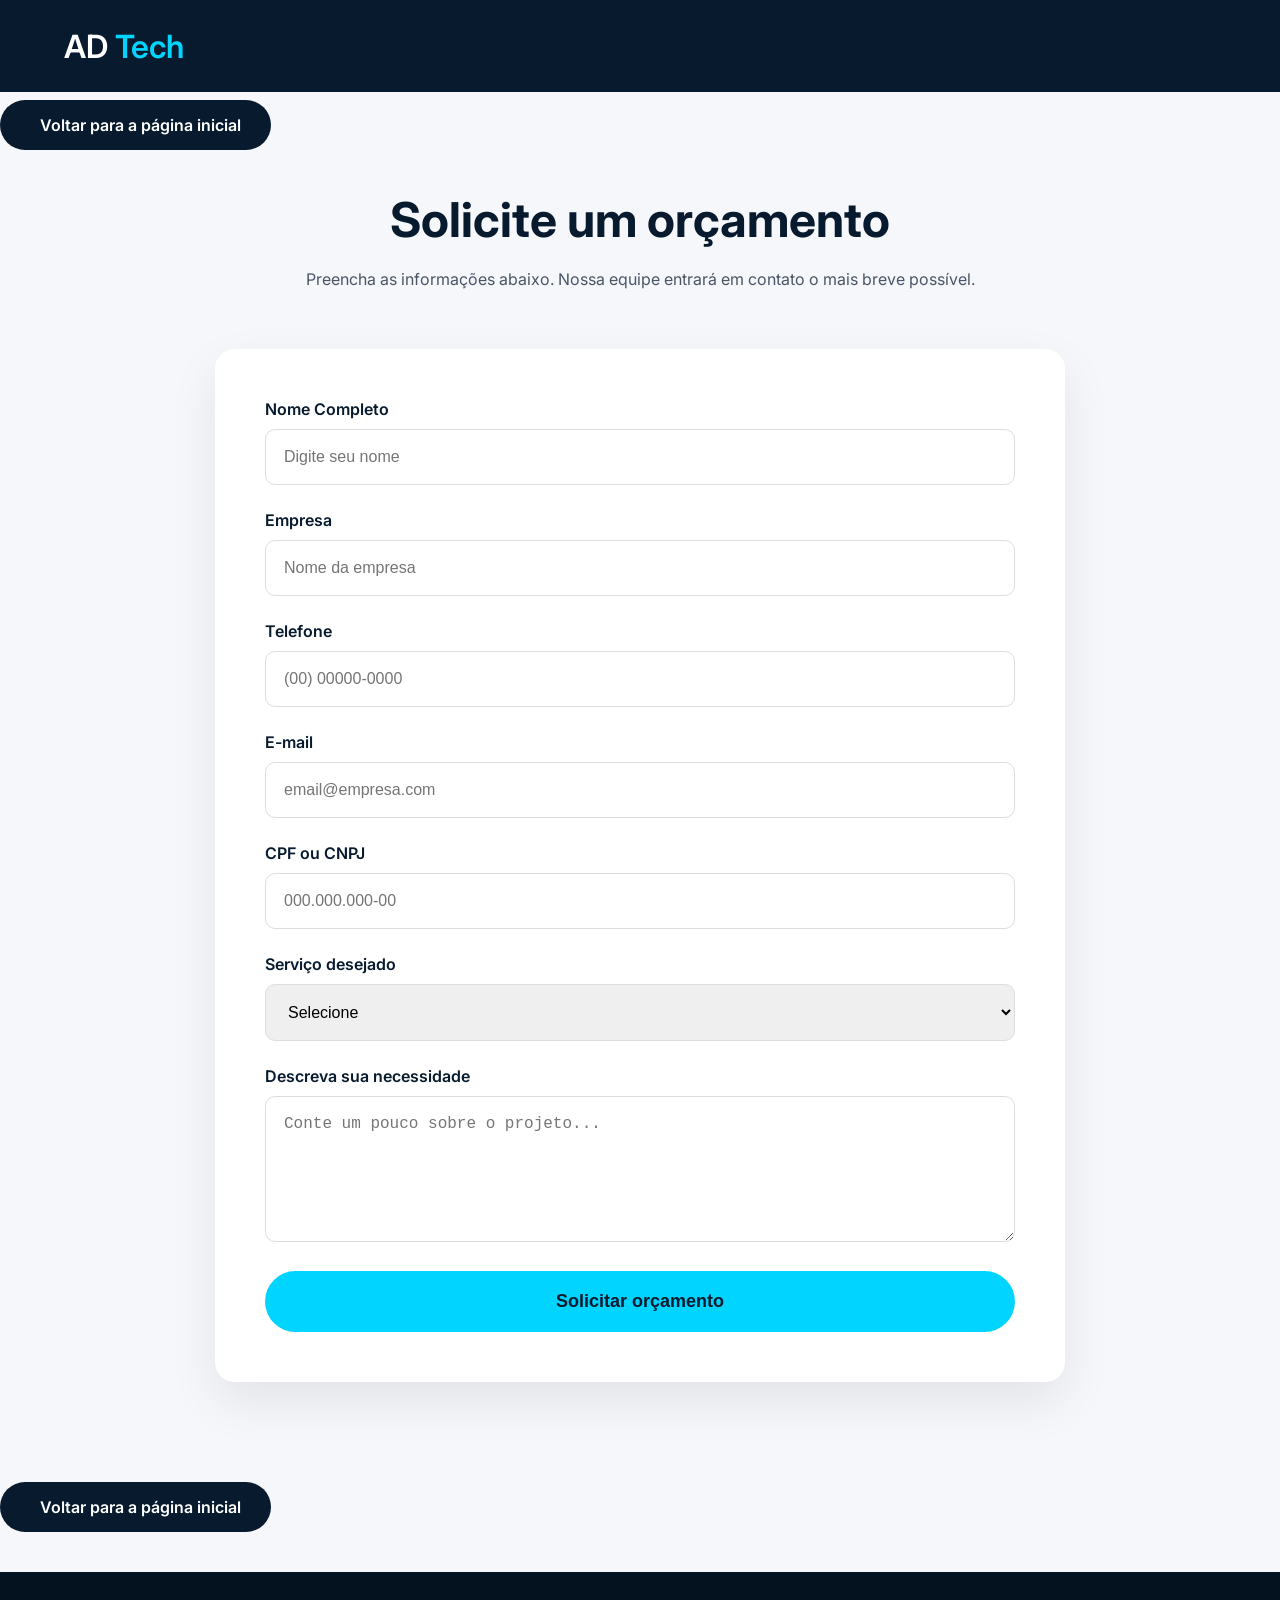
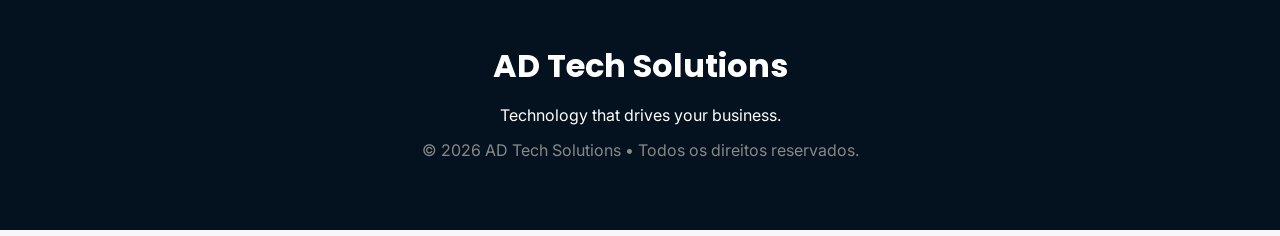
==== orcamento.html @ 17447f87 "Add files via upload" ====
<!DOCTYPE html>
<html lang="pt-BR">

<head>

    <meta charset="UTF-8">
    <meta name="viewport" content="width=device-width, initial-scale=1.0">

    <title>Solicitar Orçamento | AD Tech Solutions</title>

    <link rel="stylesheet" href="style.css">

    <link rel="preconnect" href="https://fonts.googleapis.com">

    <link href="https://fonts.googleapis.com/css2?family=Inter:wght@300;400;500;600;700&family=Poppins:wght@500;700&display=swap" rel="stylesheet">

</head>

<body>

<header class="header-interno">

    <div class="container">

        <a href="index.html" class="logo">
            AD <span>Tech</span>
        </a>

    </div>

</header>


<section class="orcamento">
<a href="index.html" class="btn-voltar">
    <i class="fa-solid fa-arrow-left"></i> Voltar para a página inicial
</a>

<div class="container">

<div class="titulo">

<h1>Solicite um orçamento</h1>

<p>

Preencha as informações abaixo.

Nossa equipe entrará em contato o mais breve possível.

</p>

</div>

<form class="form-orcamento">

<div class="campo">

<label>Nome Completo</label>

<input type="text" placeholder="Digite seu nome" required>

</div>

<div class="campo">

<label>Empresa</label>

<input type="text" placeholder="Nome da empresa">

</div>

<div class="campo">

<label>Telefone</label>

<input type="tel" placeholder="(00) 00000-0000" required>

</div>

<div class="campo">

<label>E-mail</label>

<input type="email" placeholder="email@empresa.com" required>

</div>

<div class="campo">

<label>CPF ou CNPJ</label>

<input type="text" placeholder="000.000.000-00">

</div>

<div class="campo">

<label>Serviço desejado</label>

<select required>

<option value="">Selecione</option>

<option>Desenvolvimento de Software</option>

<option>Site Institucional</option>


<option>Infraestrutura de TI</option>

<option>Cloud Computing</option>

<option>Microsoft 365</option>

<option>Consultoria em TI</option>

<option>Suporte Técnico</option>

<option>Segurança da Informação</option>

<option>Outro</option>

</select>

</div>

<div class="campo">

<label>Descreva sua necessidade</label>

<textarea rows="6" placeholder="Conte um pouco sobre o projeto..."></textarea>

</div>

<button type="submit">

Solicitar orçamento

</button>

</form>

</div>

</section>

</body>
<a href="index.html" class="btn-voltar">
    <i class="fa-solid fa-arrow-left"></i> Voltar para a página inicial
</a>

<footer>

        <div class="container">

            <h2>

                AD Tech Solutions

            </h2>

            <p>

                Technology that drives your business.

            </p>

            <span>

                © 2026 AD Tech Solutions • Todos os direitos reservados.

            </span>

        </div>

    </footer>


</html>
---- style.css ----
/*==========================================
            RESET
==========================================*/

*{
    margin:0;
    padding:0;
    box-sizing:border-box;
}

html{
    scroll-behavior:smooth;
}

:root{

    --primary:#0F4C81;
    --secondary:#2E8BC0;
    --dark:#071A2E;
    --light:#F5F7FA;
    --white:#FFFFFF;
    --accent:#00D4FF;
    --text:#4A5568;

    --shadow:0 15px 40px rgba(0,0,0,.08);

}

body{

    font-family:"Inter",sans-serif;
    background:var(--light);
    color:var(--text);
    overflow-x:hidden;

}

img{

    width:100%;
    display:block;

}

a{

    text-decoration:none;

}

.container{

    width:90%;
    max-width:1300px;
    margin:auto;

}

section{

    padding:100px 0;

}

/*==========================================
            HEADER
==========================================*/

header{

    position:fixed;
    width:100%;
    top:0;
    left:0;

    z-index:999;

    transition:.4s;

}

header.active{

    background:white;
    box-shadow:var(--shadow);

}

header .container{

    display:flex;
    justify-content:space-between;
    align-items:center;

    height:90px;

}

.logo h2{

    color:white;
    font-size:2rem;
    font-family:"Poppins",sans-serif;

}

header.active .logo h2{

    color:var(--dark);

}

.logo span{

    color:var(--accent);

}

nav{

    display:flex;
    gap:35px;

}

nav a{

    color:white;
    font-weight:500;
    transition:.3s;

}

header.active nav a{

    color:var(--dark);

}

nav a:hover{

    color:var(--accent);

}

.menu-mobile{

    display:none;
    color:white;
    font-size:30px;
    cursor:pointer;

}

/*==========================================
            HERO
==========================================*/

.hero{

    min-height:100vh;

    display:flex;
    align-items:center;

    background:

    linear-gradient(rgba(7,26,46,.90),
    rgba(7,26,46,.95)),

    url("img/background.jpg");

    background-size:cover;
    background-position:center;

}

.hero-grid{

    display:grid;

    grid-template-columns:1fr 1fr;

    align-items:center;

    gap:80px;

}

.tag{

    display:inline-block;

    padding:10px 20px;

    background:rgba(255,255,255,.08);

    color:var(--accent);

    border-radius:30px;

    margin-bottom:25px;

    letter-spacing:1px;

}

.hero h1{

    font-size:4rem;

    color:white;

    line-height:1.2;

    margin-bottom:30px;

    font-family:"Poppins",sans-serif;

}

.hero p{

    color:#D9E2EC;

    font-size:1.15rem;

    line-height:2;

    margin-bottom:40px;

}

.hero-buttons{

    display:flex;

    gap:20px;

}

.btn{

    padding:18px 35px;

    background:var(--accent);

    color:var(--dark);

    border-radius:40px;

    font-weight:700;

    transition:.4s;

}

.btn:hover{

    transform:translateY(-5px);

    box-shadow:0 20px 40px rgba(0,212,255,.35);

}

.btn-outline{

    padding:18px 35px;

    border:2px solid white;

    color:white;

    border-radius:40px;

    transition:.4s;

}

.btn-outline:hover{

    background:white;

    color:var(--dark);

}

.hero-image{

    animation:float 5s ease-in-out infinite;

}

@keyframes float{

0%{

transform:translateY(0);

}

50%{

transform:translateY(-20px);

}

100%{

transform:translateY(0);

}

}

/*==========================================
            NÚMEROS
==========================================*/

.numbers{

    background:white;

}

.numbers-grid{

    display:grid;

    grid-template-columns:repeat(4,1fr);

    gap:30px;

}

.number{

    text-align:center;

}

.number h2{

    font-size:3rem;

    color:var(--primary);

    margin-bottom:15px;

    font-family:"Poppins";

}

.number p{

    color:#777;

    font-size:18px;

}

/*==========================================
            SOBRE
==========================================*/

.about-grid{

    display:grid;

    grid-template-columns:1fr 1fr;

    gap:70px;

    align-items:center;

}

.section-title{

    color:var(--secondary);

    font-weight:700;

    letter-spacing:2px;

}

.about h2{

    margin:20px 0;

    font-size:3rem;

    color:var(--dark);

    font-family:"Poppins";

}

.about p{

    line-height:2;

    margin-bottom:20px;

}

/*==========================================
            SOLUÇÕES
==========================================*/

.services{

    background:white;

}

.section-header{

    text-align:center;

    margin-bottom:70px;

}

.section-header span{

    color:var(--secondary);

    letter-spacing:3px;

    font-weight:700;

}

.section-header h2{

    margin-top:20px;

    font-size:3rem;

    color:var(--dark);

}

.cards{

    display:grid;

    grid-template-columns:repeat(auto-fit,minmax(260px,1fr));

    gap:35px;

}

.card{

    background:white;

    padding:45px;

    border-radius:20px;

    transition:.4s;

    box-shadow:var(--shadow);

}

.card:hover{

    transform:translateY(-12px);

}

.card i{

    font-size:45px;

    color:var(--secondary);

    margin-bottom:25px;

}

.card h3{

    color:var(--dark);

    margin-bottom:20px;

    font-size:24px;

}

.card p{

    line-height:1.8;

}

/*==========================================
            RESPONSIVO
==========================================*/

@media(max-width:992px){

.hero-grid,
.about-grid{

grid-template-columns:1fr;

text-align:center;

}

.hero{

padding-top:150px;

}

.hero-buttons{

justify-content:center;

}

.hero h1{

font-size:3rem;

}

.numbers-grid{

grid-template-columns:repeat(2,1fr);

}

nav{

display:none;

}

.menu-mobile{

display:block;

}

}

@media(max-width:600px){

.hero h1{

font-size:2.3rem;

}

.hero-buttons{

flex-direction:column;

}

.numbers-grid{

grid-template-columns:1fr;

}

.about h2,
.section-header h2{

font-size:2.2rem;

}

.card{

padding:35px;

}

}

/*====================================================
                TECNOLOGIAS
====================================================*/

#tecnologias{

    background:#071A2E;
    color:white;

}

.tech-header{

    text-align:center;
    margin-bottom:70px;

}

.tech-header span{

    color:#00D4FF;
    letter-spacing:3px;
    font-weight:700;

}

.tech-header h2{

    font-size:3rem;
    margin-top:20px;
    font-family:"Poppins";

}

.tech-grid{

    display:grid;

    grid-template-columns:repeat(auto-fit,minmax(180px,1fr));

    gap:30px;

}

.tech-card{

    background:rgba(255,255,255,.05);

    backdrop-filter:blur(10px);

    border:1px solid rgba(255,255,255,.08);

    border-radius:18px;

    padding:40px 20px;

    text-align:center;

    transition:.4s;

}

.tech-card:hover{

    transform:translateY(-10px);

    border-color:#00D4FF;

    box-shadow:0 15px 40px rgba(0,212,255,.15);

}

.tech-card i{

    font-size:50px;

    color:#00D4FF;

    margin-bottom:20px;

}

.tech-card h3{

    font-size:20px;

}

/*====================================================
                PROJETOS
====================================================*/

#projetos{

    background:#F5F7FA;

}

.project-header{

    text-align:center;

    margin-bottom:80px;

}

.project-header span{

    color:#2E8BC0;

    font-weight:700;

    letter-spacing:3px;

}

.project-header h2{

    margin-top:20px;

    font-size:3rem;

    color:#071A2E;

}

.projects{

    display:grid;

    grid-template-columns:repeat(auto-fit,minmax(350px,1fr));

    gap:40px;

}

.project{

    background:white;

    border-radius:20px;

    overflow:hidden;

    box-shadow:0 20px 45px rgba(0,0,0,.08);

    transition:.4s;

}

.project:hover{

    transform:translateY(-12px);

}

.project img{

    height:250px;

    object-fit:cover;

}

.project-info{

    padding:35px;

}

.project-info h3{

    font-size:28px;

    color:#071A2E;

    margin-bottom:20px;

}

.project-info p{

    line-height:1.8;

    margin-bottom:30px;

}

.project-info a{

    color:#0F4C81;

    font-weight:700;

}

/*====================================================
                DIFERENCIAIS
====================================================*/

.differentials{

    background:white;

}

.diff-grid{

    display:grid;

    grid-template-columns:repeat(auto-fit,minmax(260px,1fr));

    gap:35px;

}

.diff-card{

    padding:45px;

    text-align:center;

    border-radius:18px;

    transition:.4s;

}

.diff-card:hover{

    background:#071A2E;

    color:white;

    transform:translateY(-10px);

}

.diff-card i{

    font-size:50px;

    color:#00D4FF;

    margin-bottom:20px;

}

.diff-card h3{

    margin-bottom:20px;

}

/*====================================================
                CONTATO
====================================================*/

#contato{

    background:#071A2E;

    color:white;

}

.contact-grid{

    display:grid;

    grid-template-columns:1fr 1fr;

    gap:70px;

}

.contact-info h2{

    font-size:3rem;

    margin-bottom:25px;

    font-family:"Poppins";

}

.contact-info p{

    line-height:2;

    margin-bottom:20px;

}

.contact-item{

    display:flex;

    align-items:center;

    gap:20px;

    margin:25px 0;

}

.contact-item i{

    width:60px;
    height:60px;

    display:flex;

    align-items:center;
    justify-content:center;

    border-radius:50%;

    background:#0F4C81;

    color:#00D4FF;

    font-size:24px;

}

.contact-form{

    background:white;

    padding:45px;

    border-radius:20px;

}

.contact-form input,
.contact-form textarea{

    width:100%;

    padding:18px;

    margin-bottom:20px;

    border:none;

    background:#F2F2F2;

    border-radius:10px;

    outline:none;

    font-family:"Inter";

}

.contact-form textarea{

    resize:none;

    height:180px;

}

.contact-form button{

    width:100%;

    padding:18px;

    background:#00D4FF;

    color:#071A2E;

    border:none;

    border-radius:40px;

    font-size:17px;

    font-weight:700;

    cursor:pointer;

    transition:.4s;

}

.contact-form button:hover{

    transform:translateY(-5px);

}

/*====================================================
                FOOTER
====================================================*/

footer{

    background:#04111E;

    color:white;

    text-align:center;

    padding:70px 20px;

}

footer h2{

    font-size:2rem;

    margin-bottom:15px;

    font-family:"Poppins";

}

footer p{

    margin-bottom:15px;

}

footer span{

    color:#888;

}

/*====================================================
            BOTÃO VOLTAR AO TOPO
====================================================*/

.top{

    position:fixed;

    right:30px;

    bottom:30px;

    width:55px;

    height:55px;

    border-radius:50%;

    background:#00D4FF;

    color:#071A2E;

    display:flex;

    justify-content:center;

    align-items:center;

    cursor:pointer;

    box-shadow:0 15px 35px rgba(0,0,0,.2);

    transition:.4s;

    opacity:0;

    visibility:hidden;

}

.top.show{

    opacity:1;

    visibility:visible;

}

.top:hover{

    transform:translateY(-8px);

}

/*====================================================
            ANIMAÇÕES
====================================================*/

.reveal{

    opacity:0;

    transform:translateY(60px);

    transition:1s;

}

.reveal.active{

    opacity:1;

    transform:translateY(0);

}

/*====================================================
            RESPONSIVO EXTRA
====================================================*/

@media(max-width:900px){

.contact-grid{

grid-template-columns:1fr;

}

.projects{

grid-template-columns:1fr;

}

.tech-grid{

grid-template-columns:repeat(2,1fr);

}

}

@media(max-width:600px){

.tech-grid{

grid-template-columns:1fr;

}

.project-header h2,
.tech-header h2,
.contact-info h2{

font-size:2.2rem;

}

.contact-form{

padding:30px;

}

}

/*======================================
        ORÇAMENTO
======================================*/

.header-interno{

    background:#071A2E;
    padding:01px 0;

}

.header-interno .logo{

    font-size:32px;
    font-weight:600;
    color:white;
    text-decoration:none;

}

.header-interno span{

    color:#00D4FF;

}

.orcamento{

    min-height:100vh;

    background:#F5F7FA;

    padding:100px 0;

}

.titulo{

    text-align:center;

    margin-bottom:60px;

}

.titulo h1{

    font-size:3rem;

    color:#071A2E;

    margin-bottom:20px;

}

.titulo p{

    max-width:700px;

    margin:auto;

}

.form-orcamento{

    max-width:850px;

    margin:auto;

    background:white;

    padding:50px;

    border-radius:20px;

    box-shadow:0 20px 50px rgba(0,0,0,.08);

}

.campo{

    margin-bottom:25px;

}

.campo label{

    display:block;

    margin-bottom:10px;

    font-weight:600;

    color:#071A2E;

}

.campo input,
.campo select,
.campo textarea{

    width:100%;

    padding:18px;

    border:1px solid #DDD;

    border-radius:10px;

    font-size:16px;

    outline:none;

    transition:.3s;

}

.campo input:focus,
.campo select:focus,
.campo textarea:focus{

    border-color:#2E8BC0;

}

.form-orcamento button{

    width:100%;

    padding:20px;

    background:#00D4FF;

    color:#071A2E;

    border:none;

    border-radius:50px;

    font-size:18px;

    font-weight:700;

    cursor:pointer;

    transition:.4s;

}

.form-orcamento button:hover{

    background:#2E8BC0;

    color:white;

}

/*======================================
        BOTÃO VOLTAR
======================================*/

.btn-voltar{

    display:inline-flex;
    align-items:center;
    gap:10px;

    margin-bottom:40px;

    padding:15px 30px;

    background:#071A2E;

    color:#FFF;

    border-radius:50px;

    text-decoration:none;

    font-weight:600;

    transition:.3s;

}

.btn-voltar:hover{

    background:#00D4FF;

    color:#071A2E;

    transform:translateY(-3px);

    box-shadow:0 10px 25px rgba(0,212,255,.25);

}

.btn-voltar i{

    font-size:16px;

}


/*================ CONTATO =================*/

.contact{

    background:#071A2E;
    color:white;

}

.contact h2{

    font-size:3rem;
    margin:20px 0;

}

.contact-subtitle{

    max-width:700px;
    margin-bottom:60px;
    color:#d8d8d8;

}

.contact-grid{

    display:grid;
    grid-template-columns:2fr 1fr;
    gap:50px;

}

.info-card{

    display:flex;
    align-items:center;
    gap:25px;

    margin-bottom:30px;

    background:rgba(255,255,255,.05);

    padding:25px;

    border-radius:15px;

    transition:.3s;

}

.info-card:hover{

    transform:translateX(10px);

    background:rgba(255,255,255,.08);

}

.info-card i{

    font-size:28px;

    width:60px;
    height:60px;

    display:flex;
    align-items:center;
    justify-content:center;

    border-radius:50%;

    background:#00D4FF;

    color:#071A2E;

}

.info-card h3{

    margin-bottom:5px;

}

.info-card a{

    color:white;

}

.contact-action{

    background:white;

    color:#071A2E;

    padding:40px;

    border-radius:20px;

    display:flex;

    flex-direction:column;

    justify-content:center;

}

.contact-action h3{

    font-size:30px;

    margin-bottom:20px;

}

.contact-action p{

    margin-bottom:30px;

    line-height:1.8;

}

.contact-action .btn{

    text-align:center;

}
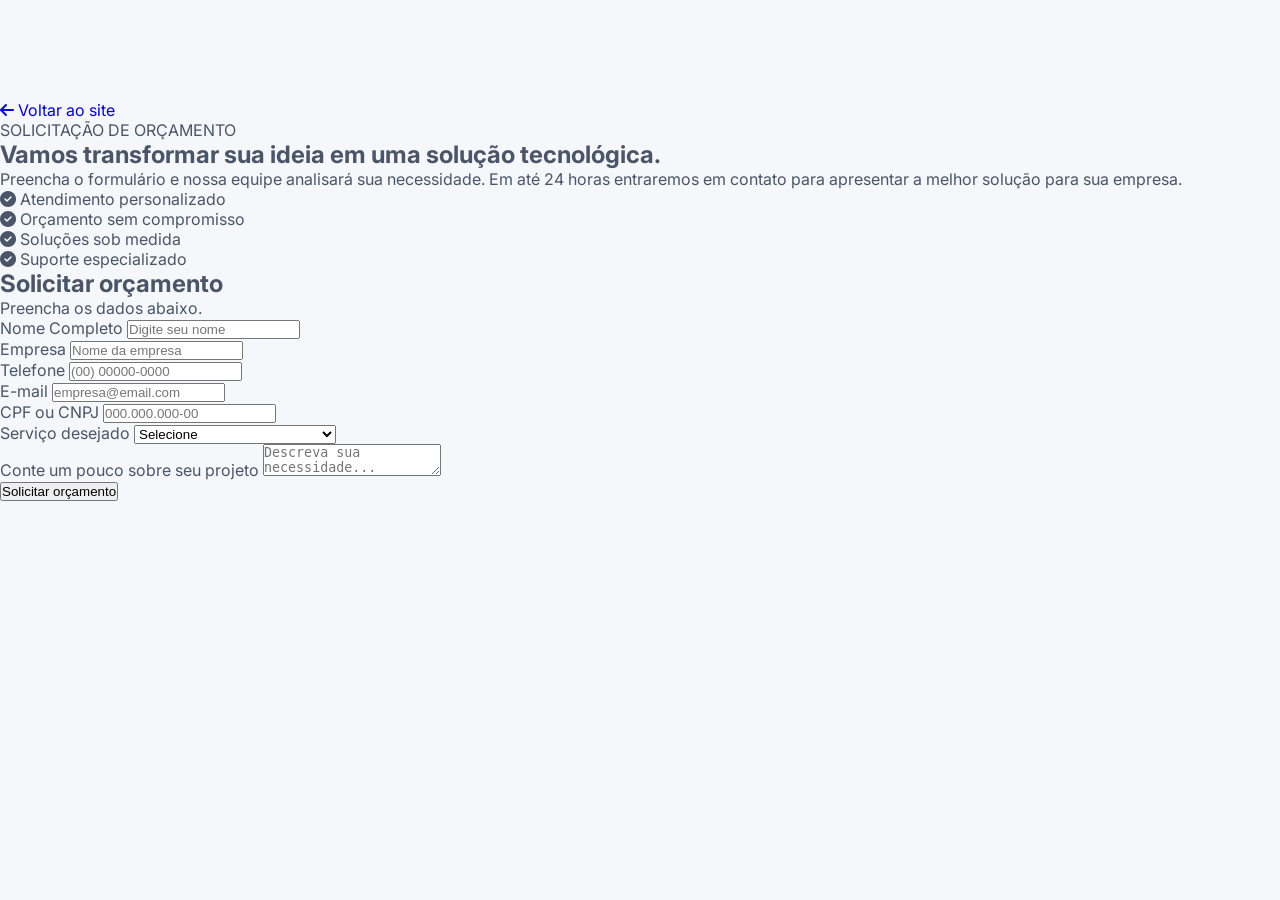
==== commit b1a665c7: "Update orcamento.html" ====
--- a/orcamento.html
+++ b/orcamento.html
@@ -1,10 +1,10 @@
-
 <!DOCTYPE html>
 <html lang="pt-BR">
 
 <head>
 
     <meta charset="UTF-8">
+
     <meta name="viewport" content="width=device-width, initial-scale=1.0">
 
     <title>Solicitar Orçamento | AD Tech Solutions</title>
@@ -13,169 +13,144 @@
 
     <link rel="preconnect" href="https://fonts.googleapis.com">
 
-    <link href="https://fonts.googleapis.com/css2?family=Inter:wght@300;400;500;600;700&family=Poppins:wght@500;700&display=swap" rel="stylesheet">
+    <link rel="preconnect" href="https://fonts.gstatic.com" crossorigin>
+
+    <link href="https://fonts.googleapis.com/css2?family=Inter:wght@300;400;500;600;700;800&display=swap" rel="stylesheet">
+
+    <link rel="stylesheet"
+        href="https://cdnjs.cloudflare.com/ajax/libs/font-awesome/6.7.2/css/all.min.css">
 
 </head>
 
 <body>
 
-<header class="header-interno">
+    <section class="quote-page">
 
-    <div class="container">
-
-        <a href="index.html" class="logo">
-            AD <span>Tech</span>
+        <a href="index.html" class="back-home">
+            <i class="fa-solid fa-arrow-left"></i>
+            Voltar ao site
         </a>
 
-    </div>
+        <div class="quote-container">
 
-</header>
+            <!-- Texto -->
 
+            <div class="quote-info">
 
-<section class="orcamento">
-<a href="index.html" class="btn-voltar">
-    <i class="fa-solid fa-arrow-left"></i> Voltar para a página inicial
-</a>
+                <span>SOLICITAÇÃO DE ORÇAMENTO</span>
 
-<div class="container">
+                <h1>
+                    Vamos transformar sua ideia em uma solução tecnológica.
+                </h1>
 
-<div class="titulo">
+                <p>
+                    Preencha o formulário e nossa equipe analisará sua necessidade.
+                    Em até 24 horas entraremos em contato para apresentar a melhor
+                    solução para sua empresa.
+                </p>
 
-<h1>Solicite um orçamento</h1>
+                <div class="quote-benefits">
 
-<p>
+                    <div>
+                        <i class="fa-solid fa-circle-check"></i>
+                        Atendimento personalizado
+                    </div>
 
-Preencha as informações abaixo.
+                    <div>
+                        <i class="fa-solid fa-circle-check"></i>
+                        Orçamento sem compromisso
+                    </div>
 
-Nossa equipe entrará em contato o mais breve possível.
+                    <div>
+                        <i class="fa-solid fa-circle-check"></i>
+                        Soluções sob medida
+                    </div>
 
-</p>
+                    <div>
+                        <i class="fa-solid fa-circle-check"></i>
+                        Suporte especializado
+                    </div>
 
-</div>
+                </div>
 
-<form class="form-orcamento">
+            </div>
 
-<div class="campo">
+            <!-- Formulário -->
 
-<label>Nome Completo</label>
+            <div class="quote-form">
 
-<input type="text" placeholder="Digite seu nome" required>
+                <h2>Solicitar orçamento</h2>
 
-</div>
+                <p>Preencha os dados abaixo.</p>
 
-<div class="campo">
+                <form class="form-grid">
 
-<label>Empresa</label>
+                    <div class="input-group">
+                        <label>Nome Completo</label>
+                        <input type="text" placeholder="Digite seu nome">
+                    </div>
 
-<input type="text" placeholder="Nome da empresa">
+                    <div class="input-group">
+                        <label>Empresa</label>
+                        <input type="text" placeholder="Nome da empresa">
+                    </div>
 
-</div>
+                    <div class="input-group">
+                        <label>Telefone</label>
+                        <input type="tel" placeholder="(00) 00000-0000">
+                    </div>
 
-<div class="campo">
+                    <div class="input-group">
+                        <label>E-mail</label>
+                        <input type="email" placeholder="empresa@email.com">
+                    </div>
 
-<label>Telefone</label>
+                    <div class="input-group">
+                        <label>CPF ou CNPJ</label>
+                        <input type="text" placeholder="000.000.000-00">
+                    </div>
 
-<input type="tel" placeholder="(00) 00000-0000" required>
+                    <div class="input-group">
+                        <label>Serviço desejado</label>
 
-</div>
+                        <select>
 
-<div class="campo">
+                            <option>Selecione</option>
+                            <option>Desenvolvimento de Sistemas</option>
+                            <option>Infraestrutura</option>
+                            <option>Cloud</option>
+                            <option>Suporte Técnico</option>
+                            <option>Consultoria</option>
 
-<label>E-mail</label>
+                        </select>
+                    </div>
 
-<input type="email" placeholder="email@empresa.com" required>
+                    <div class="input-group full">
 
-</div>
+                        <label>Conte um pouco sobre seu projeto</label>
 
-<div class="campo">
+                        <textarea placeholder="Descreva sua necessidade..."></textarea>
 
-<label>CPF ou CNPJ</label>
+                    </div>
 
-<input type="text" placeholder="000.000.000-00">
+                    <div class="input-group full">
 
-</div>
+                        <button type="submit">
 
-<div class="campo">
+                            Solicitar orçamento
 
-<label>Serviço desejado</label>
+                        </button>
 
-<select required>
+                    </div>
 
-<option value="">Selecione</option>
+                </form>
 
-<option>Desenvolvimento de Software</option>
-
-<option>Site Institucional</option>
-
-
-<option>Infraestrutura de TI</option>
-
-<option>Cloud Computing</option>
-
-<option>Microsoft 365</option>
-
-<option>Consultoria em TI</option>
-
-<option>Suporte Técnico</option>
-
-<option>Segurança da Informação</option>
-
-<option>Outro</option>
-
-</select>
-
-</div>
-
-<div class="campo">
-
-<label>Descreva sua necessidade</label>
-
-<textarea rows="6" placeholder="Conte um pouco sobre o projeto..."></textarea>
-
-</div>
-
-<button type="submit">
-
-Solicitar orçamento
-
-</button>
-
-</form>
-
-</div>
-
-</section>
-
-</body>
-<a href="index.html" class="btn-voltar">
-    <i class="fa-solid fa-arrow-left"></i> Voltar para a página inicial
-</a>
-
-<footer>
-
-        <div class="container">
-
-            <h2>
-
-                AD Tech Solutions
-
-            </h2>
-
-            <p>
-
-                Technology that drives your business.
-
-            </p>
-
-            <span>
-
-                © 2026 AD Tech Solutions • Todos os direitos reservados.
-
-            </span>
+            </div>
 
         </div>
 
-    </footer>
+    </section>
 
+</body>
 
-</html>+</html>
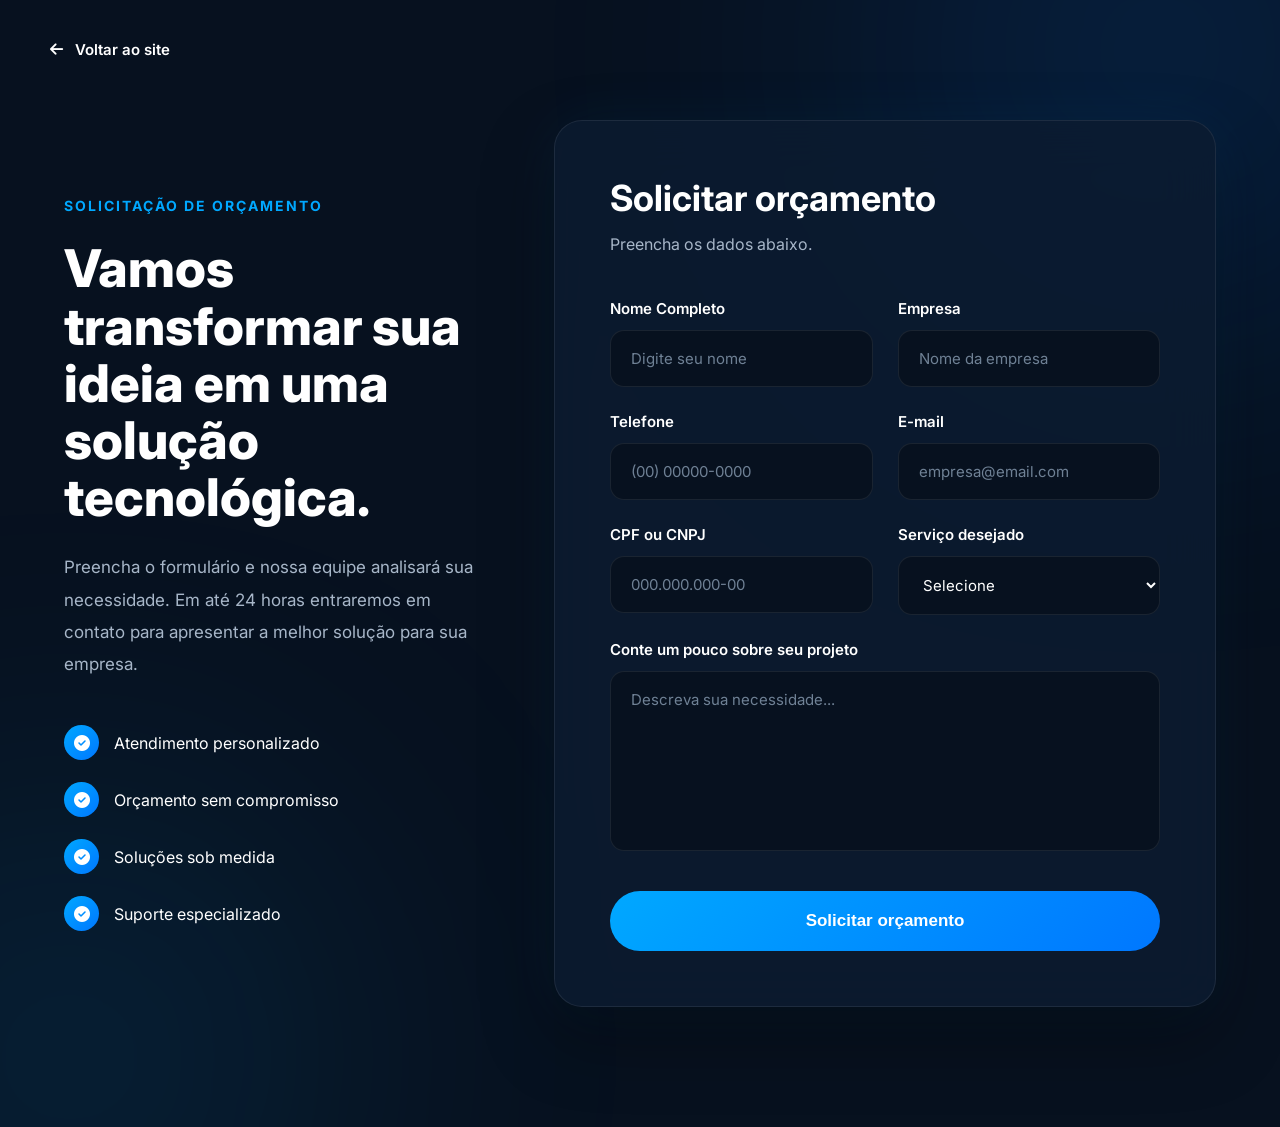
==== commit eadfc303: "Add files via upload" ====
--- a/orcamento.html
+++ b/orcamento.html
@@ -153,4 +153,4 @@
 
 </body>
 
-</html>
+</html>
--- a/style.css
+++ b/style.css
@@ -1,6 +1,6 @@
-/*==========================================
-            RESET
-==========================================*/
+/*=========================================================
+                    RESET
+=========================================================*/
 
 *{
     margin:0;
@@ -12,1468 +12,2042 @@
     scroll-behavior:smooth;
 }
 
+body{
+
+    font-family:'Inter',sans-serif;
+
+    background:#07111F;
+
+    color:#FFF;
+
+    overflow-x:hidden;
+
+}
+
+img{
+
+    width:100%;
+
+    display:block;
+
+}
+
+a{
+
+    text-decoration:none;
+
+    color:inherit;
+
+}
+
+ul{
+
+    list-style:none;
+
+}
+
+.container{
+
+    width:90%;
+
+    max-width:1300px;
+
+    margin:auto;
+
+}
+
+/*=========================================================
+                    VARIÁVEIS
+=========================================================*/
+
 :root{
 
-    --primary:#0F4C81;
-    --secondary:#2E8BC0;
-    --dark:#071A2E;
-    --light:#F5F7FA;
-    --white:#FFFFFF;
-    --accent:#00D4FF;
-    --text:#4A5568;
-
-    --shadow:0 15px 40px rgba(0,0,0,.08);
-
-}
-
-body{
-
-    font-family:"Inter",sans-serif;
-    background:var(--light);
-    color:var(--text);
-    overflow-x:hidden;
-
-}
-
-img{
+    --primary:#00A8FF;
+
+    --secondary:#0077FF;
+
+    --dark:#07111F;
+
+    --dark2:#0C1C31;
+
+    --white:#FFF;
+
+    --gray:#A7B6C8;
+
+    --glass:rgba(255,255,255,.05);
+
+    --border:rgba(255,255,255,.08);
+
+    --transition:.35s;
+
+}
+
+/*=========================================================
+                    HEADER
+=========================================================*/
+
+#header{
+
+    position:fixed;
 
     width:100%;
+
+    top:0;
+
+    left:0;
+
+    z-index:999;
+
+    transition:.4s;
+
+    backdrop-filter:blur(15px);
+
+    background:rgba(7,17,31,.75);
+
+    border-bottom:1px solid rgba(255,255,255,.05);
+
+}
+
+nav{
+
+    display:flex;
+
+    justify-content:space-between;
+
+    align-items:center;
+
+    height:85px;
+
+}
+
+.logo{
+
+    font-size:30px;
+
+    font-weight:800;
+
+    color:#FFF;
+
+}
+
+.logo span{
+
+    color:var(--primary);
+
+}
+
+.menu{
+
+    display:flex;
+
+    gap:40px;
+
+}
+
+.menu a{
+
+    font-size:15px;
+
+    color:#EAEAEA;
+
+    transition:.3s;
+
+    position:relative;
+
+}
+
+.menu a:hover{
+
+    color:var(--primary);
+
+}
+
+.menu a::after{
+
+    content:"";
+
+    position:absolute;
+
+    left:0;
+
+    bottom:-8px;
+
+    width:0;
+
+    height:2px;
+
+    background:var(--primary);
+
+    transition:.3s;
+
+}
+
+.menu a:hover::after{
+
+    width:100%;
+
+}
+
+.btn-menu{
+
+    background:linear-gradient(135deg,#00A8FF,#0077FF);
+
+    padding:14px 26px;
+
+    border-radius:50px;
+
+    color:#FFF;
+
+    font-weight:600;
+
+    transition:.3s;
+
+}
+
+.btn-menu:hover{
+
+    transform:translateY(-3px);
+
+    box-shadow:0 10px 30px rgba(0,168,255,.35);
+
+}
+
+.mobile{
+
+    display:none;
+
+}
+
+/*=========================================================
+                    HERO
+=========================================================*/
+
+.hero{
+
+    position:relative;
+
+    min-height:100vh;
+
+    display:flex;
+
+    align-items:center;
+
+    padding:170px 0 120px;
+
+    overflow:hidden;
+
+}
+
+.hero-overlay{
+
+    position:absolute;
+
+    inset:0;
+
+    background:linear-gradient(
+        135deg,
+        rgba(0,119,255,.12),
+        transparent,
+        rgba(0,168,255,.08)
+    );
+
+}
+
+.hero-grid{
+
+    display:grid;
+
+    grid-template-columns:1.1fr .9fr;
+
+    align-items:center;
+
+    gap:70px;
+
+    position:relative;
+
+    z-index:2;
+
+}
+
+.hero-subtitle{
+
+    display:inline-block;
+
+    color:#00A8FF;
+
+    font-weight:700;
+
+    letter-spacing:2px;
+
+    margin-bottom:25px;
+
+}
+
+.hero h1{
+
+    font-size:68px;
+
+    line-height:1.05;
+
+    font-weight:800;
+
+    margin-bottom:30px;
+
+    max-width:700px;
+
+}
+
+.hero p{
+
+    color:#A8B7C9;
+
+    font-size:19px;
+
+    line-height:1.9;
+
+    max-width:650px;
+
+    margin-bottom:45px;
+
+}
+
+.hero-buttons{
+
+    display:flex;
+
+    gap:20px;
+
+    margin-bottom:45px;
+
+}
+
+.hero-list{
+
+    display:grid;
+
+    grid-template-columns:repeat(2,1fr);
+
+    gap:20px;
+
+}
+
+.hero-list div{
+
+    display:flex;
+
+    align-items:center;
+
+    gap:12px;
+
+    font-weight:500;
+
+}
+
+.hero-list i{
+
+    color:#00A8FF;
+
+    font-size:18px;
+
+}
+
+.hero-right{
+
+    display:flex;
+
+    justify-content:center;
+
+    align-items:center;
+
+}
+
+.hero-right img{
+
+    width:100%;
+
+    max-width:620px;
+
+    animation:float 6s ease-in-out infinite;
+
+    filter:drop-shadow(0 40px 80px rgba(0,168,255,.18));
+
+}
+
+@keyframes float{
+
+    0%{
+
+        transform:translateY(0);
+
+    }
+
+    50%{
+
+        transform:translateY(-12px);
+
+    }
+
+    100%{
+
+        transform:translateY(0);
+
+    }
+
+}
+/*=========================================================
+                MINI CARDS
+=========================================================*/
+
+.hero-services{
+
+    display:flex;
+
+    gap:20px;
+
+    margin-top:70px;
+
+}
+
+.service-mini{
+
+    display:flex;
+
+    gap:18px;
+
+    align-items:center;
+
+    padding:18px;
+
+    background:var(--glass);
+
+    border:1px solid var(--border);
+
+    border-radius:18px;
+
+    backdrop-filter:blur(20px);
+
+    transition:.35s;
+
+}
+
+.service-mini:hover{
+
+    transform:translateY(-8px);
+
+}
+
+.service-mini i{
+
+    width:60px;
+
+    height:60px;
+
+    border-radius:16px;
+
+    background:linear-gradient(135deg,#00A8FF,#0077FF);
+
+    display:flex;
+
+    justify-content:center;
+
+    align-items:center;
+
+    font-size:22px;
+
+}
+
+.service-mini h4{
+
+    margin-bottom:6px;
+
+}
+
+.service-mini p{
+
+    margin:0;
+
+    font-size:14px;
+
+}
+
+/*=========================================================
+                HERO IMAGE
+=========================================================*/
+
+.hero-right{
+
+    position:relative;
+
+}
+
+.circle{
+
+    position:absolute;
+
+    width:620px;
+
+    height:620px;
+
+    border-radius:50%;
+
+    background:radial-gradient(circle,#0077FF30,transparent);
+
+    top:-80px;
+
+    left:0;
+
+}
+
+.hero-right img{
+
+    position:relative;
+
+    z-index:2;
+
+}
+
+.floating-card{
+
+    position:absolute;
+
+    display:flex;
+
+    gap:15px;
+
+    align-items:center;
+
+    background:rgba(10,25,45,.85);
+
+    border:1px solid rgba(255,255,255,.08);
+
+    padding:18px;
+
+    border-radius:18px;
+
+    backdrop-filter:blur(18px);
+
+    box-shadow:0 20px 50px rgba(0,0,0,.35);
+
+}
+
+.floating-card i{
+
+    width:50px;
+
+    height:50px;
+
+    border-radius:50%;
+
+    display:flex;
+
+    justify-content:center;
+
+    align-items:center;
+
+    background:#00A8FF;
+
+}
+
+.card1{
+
+    top:40px;
+
+    left:-40px;
+
+}
+
+.card2{
+
+    right:-30px;
+
+    top:260px;
+
+}
+
+.card3{
+
+    left:80px;
+
+    bottom:20px;
+
+}
+
+/*=========================================================
+                TECNOLOGIAS
+=========================================================*/
+
+.brands{
+
+    padding:70px 0;
+
+    background:#081626;
+
+    overflow:hidden;
+
+    border-top:1px solid rgba(255,255,255,.05);
+
+    border-bottom:1px solid rgba(255,255,255,.05);
+
+}
+
+.brands-title{
+
+    text-align:center;
+
+    margin-bottom:40px;
+
+}
+
+.brands-title h3{
+
+    color:#9BB7D5;
+
+    font-weight:500;
+
+}
+
+.brands-slider{
+
+    overflow:hidden;
+
+    white-space:nowrap;
+
+}
+
+.brands-track{
+
+    display:inline-flex;
+
+    gap:80px;
+
+    animation:slide 25s linear infinite;
+
+}
+
+.brands-track span{
+
+    color:#FFF;
+
+    font-size:20px;
+
+    font-weight:700;
+
+    opacity:.75;
+
+}
+
+@keyframes slide{
+
+    from{
+
+        transform:translateX(0);
+
+    }
+
+    to{
+
+        transform:translateX(-50%);
+
+    }
+
+}
+
+/*=========================================================
+                    QUEM SOMOS
+=========================================================*/
+
+.about{
+
+    padding:120px 0;
+
+    position:relative;
+
+}
+
+.about-grid{
+
+    display:grid;
+
+    grid-template-columns:1fr 1fr;
+
+    gap:80px;
+
+    align-items:center;
+
+}
+
+.about-image{
+
+    position:relative;
+
+}
+
+.about-image img{
+
+    border-radius:25px;
+
+    box-shadow:0 30px 60px rgba(0,0,0,.45);
+
+}
+
+.section-subtitle{
+
+    display:inline-block;
+
+    color:#00A8FF;
+
+    font-size:14px;
+
+    font-weight:700;
+
+    letter-spacing:2px;
+
+    margin-bottom:20px;
+
+}
+
+.about-content h2{
+
+    font-size:48px;
+
+    line-height:1.2;
+
+    margin-bottom:25px;
+
+}
+
+.about-content p{
+
+    color:#A8B7C9;
+
+    line-height:1.9;
+
+    margin-bottom:35px;
+
+}
+
+.about-list{
+
+    display:grid;
+
+    grid-template-columns:repeat(2,1fr);
+
+    gap:20px;
+
+}
+
+.about-list div{
+
+    display:flex;
+
+    align-items:center;
+
+    gap:12px;
+
+    font-weight:500;
+
+}
+
+.about-list i{
+
+    color:#00A8FF;
+
+    font-size:20px;
+
+}
+
+/*=========================================================
+                    TITULOS
+=========================================================*/
+
+.section-title{
+
+    text-align:center;
+
+    margin-bottom:70px;
+
+}
+
+.section-title span{
+
+    color:#00A8FF;
+
+    font-size:14px;
+
+    font-weight:700;
+
+    letter-spacing:2px;
+
+}
+
+.section-title h2{
+
+    font-size:48px;
+
+    margin-top:18px;
+
+    margin-bottom:18px;
+
+}
+
+.section-title p{
+
+    width:700px;
+
+    max-width:100%;
+
+    margin:auto;
+
+    color:#A8B7C9;
+
+    line-height:1.8;
+
+}
+
+/*=========================================================
+                    SERVIÇOS
+=========================================================*/
+
+.services{
+
+    padding:120px 0;
+
+    background:#081626;
+
+}
+
+.services-grid{
+
+    display:grid;
+
+    grid-template-columns:repeat(2,1fr);
+
+    gap:35px;
+
+}
+
+.service-card{
+
+    background:#0C1C31;
+
+    border:1px solid rgba(255,255,255,.05);
+
+    border-radius:22px;
+
+    padding:45px;
+
+    transition:.35s;
+
+    position:relative;
+
+    overflow:hidden;
+
+}
+
+.service-card::before{
+
+    content:"";
+
+    position:absolute;
+
+    width:100%;
+
+    height:5px;
+
+    left:0;
+
+    top:0;
+
+    background:linear-gradient(90deg,#00A8FF,#0077FF);
+
+}
+
+.service-card:hover{
+
+    transform:translateY(-12px);
+
+    box-shadow:0 25px 60px rgba(0,168,255,.18);
+
+}
+
+.service-icon{
+
+    width:80px;
+
+    height:80px;
+
+    border-radius:20px;
+
+    background:linear-gradient(135deg,#00A8FF,#0077FF);
+
+    display:flex;
+
+    justify-content:center;
+
+    align-items:center;
+
+    font-size:30px;
+
+    margin-bottom:30px;
+
+}
+
+.service-card h3{
+
+    font-size:28px;
+
+    margin-bottom:18px;
+
+}
+
+.service-card p{
+
+    color:#A8B7C9;
+
+    line-height:1.8;
+
+    margin-bottom:30px;
+
+}
+
+.service-card a{
+
+    color:#00A8FF;
+
+    font-weight:700;
+
+    display:inline-flex;
+
+    align-items:center;
+
+    gap:10px;
+
+}
+
+.service-card a:hover{
+
+    gap:18px;
+
+}
+
+/*=========================================================
+                    DIFERENCIAIS
+=========================================================*/
+
+.diferenciais{
+
+    padding:120px 0;
+
+}
+
+.diferenciais-grid{
+
+    display:grid;
+
+    grid-template-columns:repeat(4,1fr);
+
+    gap:25px;
+
+}
+
+.diferencial-item{
+
+    background:#0C1C31;
+
+    padding:45px 30px;
+
+    border-radius:20px;
+
+    text-align:center;
+
+    transition:.35s;
+
+    border:1px solid rgba(255,255,255,.05);
+
+}
+
+.diferencial-item:hover{
+
+    transform:translateY(-10px);
+
+    box-shadow:0 25px 60px rgba(0,168,255,.18);
+
+}
+
+.diferencial-item i{
+
+    font-size:45px;
+
+    color:#00A8FF;
+
+    margin-bottom:25px;
+
+}
+
+.diferencial-item h3{
+
+    margin-bottom:18px;
+
+}
+
+.diferencial-item p{
+
+    color:#A8B7C9;
+
+    line-height:1.7;
+
+}
+
+/*=========================================================
+                    PROCESSO
+=========================================================*/
+
+.processo{
+
+    padding:120px 0;
+
+    background:#081626;
+
+}
+
+.process-grid{
+
+    display:grid;
+
+    grid-template-columns:repeat(4,1fr);
+
+    gap:35px;
+
+}
+
+.step{
+
+    background:#0C1C31;
+
+    padding:45px;
+
+    border-radius:20px;
+
+    text-align:center;
+
+    position:relative;
+
+    border:1px solid rgba(255,255,255,.05);
+
+    transition:.35s;
+
+}
+
+.step:hover{
+
+    transform:translateY(-10px);
+
+}
+
+.step span{
+
+    display:inline-flex;
+
+    justify-content:center;
+
+    align-items:center;
+
+    width:70px;
+
+    height:70px;
+
+    border-radius:50%;
+
+    background:linear-gradient(135deg,#00A8FF,#0077FF);
+
+    font-size:24px;
+
+    font-weight:700;
+
+    margin-bottom:25px;
+
+}
+
+.step h3{
+
+    margin-bottom:18px;
+
+    font-size:24px;
+
+}
+
+.step p{
+
+    color:#A8B7C9;
+
+    line-height:1.8;
+
+}
+
+/*=========================================================
+                    ECOSSISTEMA
+=========================================================*/
+
+.explore{
+
+    padding:120px 0;
+
+}
+
+.explore-grid{
+
+    display:grid;
+
+    grid-template-columns:repeat(3,1fr);
+
+    gap:35px;
+
+}
+
+.explore-card{
+
+    background:#0C1C31;
+
+    border:1px solid rgba(255,255,255,.05);
+
+    border-radius:24px;
+
+    padding:45px 35px;
+
+    transition:.35s;
+
+    position:relative;
+
+    overflow:hidden;
+
+}
+
+.explore-card::before{
+
+    content:"";
+
+    position:absolute;
+
+    left:0;
+
+    top:0;
+
+    width:100%;
+
+    height:5px;
+
+    background:linear-gradient(90deg,#00A8FF,#0077FF);
+
+}
+
+.explore-card:hover{
+
+    transform:translateY(-12px);
+
+    box-shadow:0 25px 60px rgba(0,168,255,.20);
+
+}
+
+.explore-card i{
+
+    width:80px;
+
+    height:80px;
+
+    border-radius:20px;
+
+    background:linear-gradient(135deg,#00A8FF,#0077FF);
+
+    display:flex;
+
+    justify-content:center;
+
+    align-items:center;
+
+    font-size:34px;
+
+    margin-bottom:30px;
+
+}
+
+.explore-card h3{
+
+    font-size:28px;
+
+    margin-bottom:18px;
+
+}
+
+.explore-card p{
+
+    color:#A8B7C9;
+
+    line-height:1.8;
+
+}
+
+.explore-card.destaque{
+
+    background:linear-gradient(135deg,#0077FF,#00A8FF);
+
+}
+
+.explore-card.destaque p{
+
+    color:#FFF;
+
+}
+
+/*=========================================================
+                    CTA
+=========================================================*/
+
+.cta{
+
+    padding:120px 0;
+
+    text-align:center;
+
+    background:linear-gradient(135deg,#0077FF,#00A8FF);
+
+}
+
+.cta h2{
+
+    font-size:52px;
+
+    margin-bottom:25px;
+
+}
+
+.cta p{
+
+    max-width:700px;
+
+    margin:auto;
+
+    line-height:1.8;
+
+    margin-bottom:45px;
+
+    font-size:18px;
+
+}
+
+.cta .btn-primary{
+
+    background:#FFF;
+
+    color:#0077FF;
+
+    font-weight:700;
+
+}
+
+.cta .btn-primary:hover{
+
+    transform:translateY(-5px);
+
+}
+
+/*=========================================================
+                    CONTATO
+=========================================================*/
+
+.contact{
+
+    padding:120px 0;
+
+}
+
+.contact-grid{
+
+    display:grid;
+
+    grid-template-columns:1fr 1fr;
+
+    gap:80px;
+
+    align-items:center;
+
+}
+
+.contact-info{
+
+    display:flex;
+
+    flex-direction:column;
+
+    gap:25px;
+
+}
+
+.contact-info div{
+
+    display:flex;
+
+    align-items:center;
+
+    gap:18px;
+
+    background:#0C1C31;
+
+    border:1px solid rgba(255,255,255,.05);
+
+    padding:22px 25px;
+
+    border-radius:18px;
+
+    transition:.35s;
+
+}
+
+.contact-info div:hover{
+
+    transform:translateX(10px);
+
+    border-color:#00A8FF;
+
+}
+
+.contact-info i{
+
+    width:55px;
+
+    height:55px;
+
+    border-radius:50%;
+
+    display:flex;
+
+    justify-content:center;
+
+    align-items:center;
+
+    background:linear-gradient(135deg,#00A8FF,#0077FF);
+
+    font-size:22px;
+
+}
+
+/*=========================================================
+                    FOOTER
+=========================================================*/
+
+footer{
+
+    background:#050D18;
+
+    padding-top:70px;
+
+}
+
+.footer-grid{
+
+    display:grid;
+
+    grid-template-columns:2fr 1fr 1fr;
+
+    gap:60px;
+
+    padding-bottom:50px;
+
+}
+
+.footer-grid h3{
+
+    font-size:32px;
+
+    margin-bottom:20px;
+
+}
+
+.footer-grid h4{
+
+    margin-bottom:20px;
+
+}
+
+.footer-grid p{
+
+    color:#9FB0C2;
+
+    line-height:1.8;
+
+}
+
+.footer-grid a{
+
     display:block;
 
-}
-
-a{
-
-    text-decoration:none;
-
-}
-
-.container{
+    margin-bottom:14px;
+
+    color:#9FB0C2;
+
+    transition:.3s;
+
+}
+
+.footer-grid a:hover{
+
+    color:#00A8FF;
+
+    padding-left:10px;
+
+}
+
+.copyright{
+
+    border-top:1px solid rgba(255,255,255,.05);
+
+    text-align:center;
+
+    padding:25px;
+
+    color:#9FB0C2;
+
+}
+
+/*=========================================================
+                    REVEAL
+=========================================================*/
+
+.reveal{
+
+    opacity:0;
+
+    transform:translateY(60px);
+
+    transition:1s;
+
+}
+
+.reveal.active{
+
+    opacity:1;
+
+    transform:translateY(0);
+
+}
+
+/*=========================================================
+                    SCROLLBAR
+=========================================================*/
+
+::-webkit-scrollbar{
+
+    width:10px;
+
+}
+
+::-webkit-scrollbar-track{
+
+    background:#07111F;
+
+}
+
+::-webkit-scrollbar-thumb{
+
+    background:#0077FF;
+
+    border-radius:20px;
+
+}
+
+/*=========================================================
+                    RESPONSIVO
+=========================================================*/
+
+@media(max-width:1100px){
+
+.hero-grid,
+.about-grid,
+.contact-grid{
+
+    grid-template-columns:1fr;
+
+}
+
+.hero{
+
+    padding-top:170px;
+
+}
+
+.hero h1{
+
+    font-size:52px;
+
+}
+
+.services-grid{
+
+    grid-template-columns:1fr;
+
+}
+
+.process-grid{
+
+    grid-template-columns:repeat(2,1fr);
+
+}
+
+.diferenciais-grid{
+
+    grid-template-columns:repeat(2,1fr);
+
+}
+
+.explore-grid{
+
+    grid-template-columns:repeat(2,1fr);
+
+}
+
+.footer-grid{
+
+    grid-template-columns:1fr;
+
+}
+
+}
+
+@media(max-width:768px){
+
+.menu{
+
+    display:none;
+
+}
+
+.mobile{
+
+    display:block;
+
+    font-size:28px;
+
+}
+
+.hero{
+
+    text-align:center;
+
+}
+
+.hero-buttons{
+
+    flex-direction:column;
+
+}
+
+.hero-services{
+
+    flex-direction:column;
+
+}
+
+.hero h1{
+
+    font-size:40px;
+
+}
+
+.section-title h2{
+
+    font-size:34px;
+
+}
+
+.about-content h2{
+
+    font-size:34px;
+
+}
+
+.about-list{
+
+    grid-template-columns:1fr;
+
+}
+
+.process-grid{
+
+    grid-template-columns:1fr;
+
+}
+
+.diferenciais-grid{
+
+    grid-template-columns:1fr;
+
+}
+
+.explore-grid{
+
+    grid-template-columns:1fr;
+
+}
+
+.contact-grid{
+
+    gap:40px;
+
+}
+
+.cta h2{
+
+    font-size:36px;
+
+}
+
+}
+
+@media(max-width:500px){
+
+.hero{
+
+    padding-top:150px;
+
+}
+
+.hero h1{
+
+    font-size:34px;
+
+}
+
+.btn-primary,
+.btn-secondary,
+.btn-menu{
+
+    width:100%;
+
+    text-align:center;
+
+}
+
+.hero-buttons{
+
+    width:100%;
+
+}
+
+.service-card{
+
+    padding:30px;
+
+}
+
+.explore-card{
+
+    padding:30px;
+
+}
+
+.step{
+
+    padding:30px;
+
+}
+
+}
+
+/*=========================================================
+                PÁGINA DE ORÇAMENTO
+=========================================================*/
+
+.quote-page{
+
+    min-height:100vh;
+
+    background:#07111F;
+
+    position:relative;
+
+    overflow:hidden;
+
+    padding:120px 0;
+
+}
+
+/*================ BACKGROUND =================*/
+
+.quote-page::before{
+
+    content:"";
+
+    position:absolute;
+
+    width:600px;
+
+    height:600px;
+
+    border-radius:50%;
+
+    background:#0077ff25;
+
+    filter:blur(140px);
+
+    top:-250px;
+
+    right:-180px;
+
+}
+
+.quote-page::after{
+
+    content:"";
+
+    position:absolute;
+
+    width:500px;
+
+    height:500px;
+
+    border-radius:50%;
+
+    background:#00A8FF20;
+
+    filter:blur(140px);
+
+    left:-180px;
+
+    bottom:-180px;
+
+}
+
+.quote-container{
 
     width:90%;
-    max-width:1300px;
+
+    max-width:1250px;
+
     margin:auto;
 
-}
-
-section{
-
-    padding:100px 0;
-
-}
-
-/*==========================================
-            HEADER
-==========================================*/
-
-header{
-
-    position:fixed;
+    display:grid;
+
+    grid-template-columns:420px 1fr;
+
+    gap:70px;
+
+    align-items:center;
+
+    position:relative;
+
+    z-index:2;
+
+}
+
+/*================ BOTÃO VOLTAR =================*/
+
+.back-home{
+
+    position:absolute;
+
+    top:40px;
+
+    left:50px;
+
+    color:#FFF;
+
+    display:flex;
+
+    align-items:center;
+
+    gap:12px;
+
+    font-size:15px;
+
+    font-weight:600;
+
+    transition:.3s;
+
+}
+
+.back-home:hover{
+
+    color:#00A8FF;
+
+}
+
+/*================ LADO ESQUERDO =================*/
+
+.quote-info span{
+
+    color:#00A8FF;
+
+    letter-spacing:2px;
+
+    font-size:14px;
+
+    font-weight:700;
+
+}
+
+.quote-info h1{
+
+    font-size:52px;
+
+    line-height:1.1;
+
+    margin:25px 0;
+
+    font-weight:800;
+
+}
+
+.quote-info p{
+
+    color:#A7B6C8;
+
+    line-height:1.9;
+
+    font-size:17px;
+
+    margin-bottom:45px;
+
+}
+
+/*================ BENEFÍCIOS =================*/
+
+.quote-benefits{
+
+    display:flex;
+
+    flex-direction:column;
+
+    gap:22px;
+
+}
+
+.quote-benefits div{
+
+    display:flex;
+
+    align-items:center;
+
+    gap:15px;
+
+    font-size:16px;
+
+}
+
+.quote-benefits i{
+
+    width:35px;
+
+    height:35px;
+
+    border-radius:50%;
+
+    background:linear-gradient(135deg,#00A8FF,#0077FF);
+
+    display:flex;
+
+    justify-content:center;
+
+    align-items:center;
+
+    color:#FFF;
+
+}
+
+/*=========================================================
+                    FORMULÁRIO
+=========================================================*/
+
+.quote-form{
+
+    background:rgba(12,28,49,.85);
+
+    backdrop-filter:blur(25px);
+
+    border:1px solid rgba(255,255,255,.08);
+
+    border-radius:28px;
+
+    padding:55px;
+
+    box-shadow:
+    0 30px 70px rgba(0,0,0,.35),
+    0 0 60px rgba(0,168,255,.08);
+
+}
+
+.quote-form h2{
+
+    font-size:36px;
+
+    margin-bottom:10px;
+
+    font-weight:700;
+
+}
+
+.quote-form p{
+
+    color:#A7B6C8;
+
+    margin-bottom:40px;
+
+    line-height:1.8;
+
+}
+
+/*================ GRID =================*/
+
+.form-grid{
+
+    display:grid;
+
+    grid-template-columns:repeat(2,1fr);
+
+    gap:25px;
+
+}
+
+.input-group{
+
+    display:flex;
+
+    flex-direction:column;
+
+}
+
+.input-group.full{
+
+    grid-column:1 / 3;
+
+}
+
+/*================ LABEL =================*/
+
+.input-group label{
+
+    margin-bottom:12px;
+
+    font-size:15px;
+
+    font-weight:600;
+
+    color:#FFF;
+
+}
+
+/*================ INPUTS =================*/
+
+.input-group input,
+
+.input-group select,
+
+.input-group textarea{
+
     width:100%;
-    top:0;
-    left:0;
-
-    z-index:999;
-
-    transition:.4s;
-
-}
-
-header.active{
-
-    background:white;
-    box-shadow:var(--shadow);
-
-}
-
-header .container{
-
-    display:flex;
-    justify-content:space-between;
-    align-items:center;
-
-    height:90px;
-
-}
-
-.logo h2{
-
-    color:white;
-    font-size:2rem;
-    font-family:"Poppins",sans-serif;
-
-}
-
-header.active .logo h2{
-
-    color:var(--dark);
-
-}
-
-.logo span{
-
-    color:var(--accent);
-
-}
-
-nav{
-
-    display:flex;
-    gap:35px;
-
-}
-
-nav a{
-
-    color:white;
-    font-weight:500;
-    transition:.3s;
-
-}
-
-header.active nav a{
-
-    color:var(--dark);
-
-}
-
-nav a:hover{
-
-    color:var(--accent);
-
-}
-
-.menu-mobile{
-
-    display:none;
-    color:white;
-    font-size:30px;
+
+    padding:18px 20px;
+
+    background:#07111F;
+
+    border:1px solid rgba(255,255,255,.08);
+
+    border-radius:14px;
+
+    color:#FFF;
+
+    font-size:15px;
+
+    transition:.35s;
+
+    font-family:'Inter',sans-serif;
+
+}
+
+.input-group input::placeholder,
+
+.input-group textarea::placeholder{
+
+    color:#6F8195;
+
+}
+
+.input-group textarea{
+
+    min-height:180px;
+
+    resize:none;
+
+}
+
+/*================ FOCUS =================*/
+
+.input-group input:focus,
+
+.input-group select:focus,
+
+.input-group textarea:focus{
+
+    outline:none;
+
+    border-color:#00A8FF;
+
+    box-shadow:0 0 0 4px rgba(0,168,255,.12);
+
+    transform:translateY(-2px);
+
+}
+
+/*================ SELECT =================*/
+
+.input-group select{
+
     cursor:pointer;
 
 }
 
-/*==========================================
-            HERO
-==========================================*/
-
-.hero{
-
-    min-height:100vh;
-
-    display:flex;
-    align-items:center;
-
-    background:
-
-    linear-gradient(rgba(7,26,46,.90),
-    rgba(7,26,46,.95)),
-
-    url("img/background.jpg");
-
-    background-size:cover;
-    background-position:center;
-
-}
-
-.hero-grid{
-
-    display:grid;
-
-    grid-template-columns:1fr 1fr;
-
-    align-items:center;
-
-    gap:80px;
-
-}
-
-.tag{
-
-    display:inline-block;
-
-    padding:10px 20px;
-
-    background:rgba(255,255,255,.08);
-
-    color:var(--accent);
-
-    border-radius:30px;
-
-    margin-bottom:25px;
-
-    letter-spacing:1px;
-
-}
-
-.hero h1{
-
-    font-size:4rem;
-
-    color:white;
-
-    line-height:1.2;
-
-    margin-bottom:30px;
-
-    font-family:"Poppins",sans-serif;
-
-}
-
-.hero p{
-
-    color:#D9E2EC;
-
-    font-size:1.15rem;
-
-    line-height:2;
-
-    margin-bottom:40px;
-
-}
-
-.hero-buttons{
-
-    display:flex;
-
-    gap:20px;
-
-}
-
-.btn{
-
-    padding:18px 35px;
-
-    background:var(--accent);
-
-    color:var(--dark);
-
-    border-radius:40px;
+/*================ BOTÃO =================*/
+
+.quote-form button{
+
+    width:100%;
+
+    margin-top:15px;
+
+    padding:20px;
+
+    border:none;
+
+    border-radius:60px;
+
+    background:linear-gradient(135deg,#00A8FF,#0077FF);
+
+    color:#FFF;
+
+    font-size:17px;
 
     font-weight:700;
 
-    transition:.4s;
-
-}
-
-.btn:hover{
+    cursor:pointer;
+
+    transition:.35s;
+
+}
+
+.quote-form button:hover{
 
     transform:translateY(-5px);
 
-    box-shadow:0 20px 40px rgba(0,212,255,.35);
-
-}
-
-.btn-outline{
-
-    padding:18px 35px;
-
-    border:2px solid white;
-
-    color:white;
-
-    border-radius:40px;
-
-    transition:.4s;
-
-}
-
-.btn-outline:hover{
-
-    background:white;
-
-    color:var(--dark);
-
-}
-
-.hero-image{
-
-    animation:float 5s ease-in-out infinite;
-
-}
-
-@keyframes float{
-
-0%{
-
-transform:translateY(0);
-
-}
-
-50%{
-
-transform:translateY(-20px);
-
-}
-
-100%{
-
-transform:translateY(0);
-
-}
-
-}
-
-/*==========================================
-            NÚMEROS
-==========================================*/
-
-.numbers{
-
-    background:white;
-
-}
-
-.numbers-grid{
-
-    display:grid;
-
-    grid-template-columns:repeat(4,1fr);
-
-    gap:30px;
-
-}
-
-.number{
-
-    text-align:center;
-
-}
-
-.number h2{
-
-    font-size:3rem;
-
-    color:var(--primary);
-
-    margin-bottom:15px;
-
-    font-family:"Poppins";
-
-}
-
-.number p{
-
-    color:#777;
-
-    font-size:18px;
-
-}
-
-/*==========================================
-            SOBRE
-==========================================*/
-
-.about-grid{
-
-    display:grid;
-
-    grid-template-columns:1fr 1fr;
-
-    gap:70px;
-
-    align-items:center;
-
-}
-
-.section-title{
-
-    color:var(--secondary);
-
-    font-weight:700;
-
-    letter-spacing:2px;
-
-}
-
-.about h2{
-
-    margin:20px 0;
-
-    font-size:3rem;
-
-    color:var(--dark);
-
-    font-family:"Poppins";
-
-}
-
-.about p{
-
-    line-height:2;
-
-    margin-bottom:20px;
-
-}
-
-/*==========================================
-            SOLUÇÕES
-==========================================*/
-
-.services{
-
-    background:white;
-
-}
-
-.section-header{
-
-    text-align:center;
-
-    margin-bottom:70px;
-
-}
-
-.section-header span{
-
-    color:var(--secondary);
-
-    letter-spacing:3px;
-
-    font-weight:700;
-
-}
-
-.section-header h2{
-
-    margin-top:20px;
-
-    font-size:3rem;
-
-    color:var(--dark);
-
-}
-
-.cards{
-
-    display:grid;
-
-    grid-template-columns:repeat(auto-fit,minmax(260px,1fr));
-
-    gap:35px;
-
-}
-
-.card{
-
-    background:white;
-
-    padding:45px;
-
-    border-radius:20px;
-
-    transition:.4s;
-
-    box-shadow:var(--shadow);
-
-}
-
-.card:hover{
-
-    transform:translateY(-12px);
-
-}
-
-.card i{
-
-    font-size:45px;
-
-    color:var(--secondary);
-
-    margin-bottom:25px;
-
-}
-
-.card h3{
-
-    color:var(--dark);
-
-    margin-bottom:20px;
-
-    font-size:24px;
-
-}
-
-.card p{
-
-    line-height:1.8;
-
-}
-
-/*==========================================
-            RESPONSIVO
-==========================================*/
-
-@media(max-width:992px){
-
-.hero-grid,
-.about-grid{
-
-grid-template-columns:1fr;
-
-text-align:center;
-
-}
-
-.hero{
-
-padding-top:150px;
-
-}
-
-.hero-buttons{
-
-justify-content:center;
-
-}
-
-.hero h1{
-
-font-size:3rem;
-
-}
-
-.numbers-grid{
-
-grid-template-columns:repeat(2,1fr);
-
-}
-
-nav{
-
-display:none;
-
-}
-
-.menu-mobile{
-
-display:block;
-
-}
-
-}
-
-@media(max-width:600px){
-
-.hero h1{
-
-font-size:2.3rem;
-
-}
-
-.hero-buttons{
-
-flex-direction:column;
-
-}
-
-.numbers-grid{
-
-grid-template-columns:1fr;
-
-}
-
-.about h2,
-.section-header h2{
-
-font-size:2.2rem;
-
-}
-
-.card{
-
-padding:35px;
-
-}
-
-}
-
-/*====================================================
-                TECNOLOGIAS
-====================================================*/
-
-#tecnologias{
-
-    background:#071A2E;
-    color:white;
-
-}
-
-.tech-header{
-
-    text-align:center;
-    margin-bottom:70px;
-
-}
-
-.tech-header span{
-
-    color:#00D4FF;
-    letter-spacing:3px;
-    font-weight:700;
-
-}
-
-.tech-header h2{
-
-    font-size:3rem;
-    margin-top:20px;
-    font-family:"Poppins";
-
-}
-
-.tech-grid{
-
-    display:grid;
-
-    grid-template-columns:repeat(auto-fit,minmax(180px,1fr));
-
-    gap:30px;
-
-}
-
-.tech-card{
-
-    background:rgba(255,255,255,.05);
-
-    backdrop-filter:blur(10px);
-
-    border:1px solid rgba(255,255,255,.08);
-
-    border-radius:18px;
-
-    padding:40px 20px;
-
-    text-align:center;
-
-    transition:.4s;
-
-}
-
-.tech-card:hover{
-
-    transform:translateY(-10px);
-
-    border-color:#00D4FF;
-
-    box-shadow:0 15px 40px rgba(0,212,255,.15);
-
-}
-
-.tech-card i{
-
-    font-size:50px;
-
-    color:#00D4FF;
-
-    margin-bottom:20px;
-
-}
-
-.tech-card h3{
-
-    font-size:20px;
-
-}
-
-/*====================================================
-                PROJETOS
-====================================================*/
-
-#projetos{
-
-    background:#F5F7FA;
-
-}
-
-.project-header{
-
-    text-align:center;
-
-    margin-bottom:80px;
-
-}
-
-.project-header span{
-
-    color:#2E8BC0;
-
-    font-weight:700;
-
-    letter-spacing:3px;
-
-}
-
-.project-header h2{
-
-    margin-top:20px;
-
-    font-size:3rem;
-
-    color:#071A2E;
-
-}
-
-.projects{
-
-    display:grid;
-
-    grid-template-columns:repeat(auto-fit,minmax(350px,1fr));
-
-    gap:40px;
-
-}
-
-.project{
-
-    background:white;
-
-    border-radius:20px;
-
-    overflow:hidden;
-
-    box-shadow:0 20px 45px rgba(0,0,0,.08);
-
-    transition:.4s;
-
-}
-
-.project:hover{
-
-    transform:translateY(-12px);
-
-}
-
-.project img{
-
-    height:250px;
-
-    object-fit:cover;
-
-}
-
-.project-info{
-
-    padding:35px;
-
-}
-
-.project-info h3{
-
-    font-size:28px;
-
-    color:#071A2E;
-
-    margin-bottom:20px;
-
-}
-
-.project-info p{
-
-    line-height:1.8;
-
-    margin-bottom:30px;
-
-}
-
-.project-info a{
-
-    color:#0F4C81;
-
-    font-weight:700;
-
-}
-
-/*====================================================
-                DIFERENCIAIS
-====================================================*/
-
-.differentials{
-
-    background:white;
-
-}
-
-.diff-grid{
-
-    display:grid;
-
-    grid-template-columns:repeat(auto-fit,minmax(260px,1fr));
-
-    gap:35px;
-
-}
-
-.diff-card{
-
-    padding:45px;
-
-    text-align:center;
-
-    border-radius:18px;
-
-    transition:.4s;
-
-}
-
-.diff-card:hover{
-
-    background:#071A2E;
-
-    color:white;
-
-    transform:translateY(-10px);
-
-}
-
-.diff-card i{
-
-    font-size:50px;
-
-    color:#00D4FF;
-
-    margin-bottom:20px;
-
-}
-
-.diff-card h3{
-
-    margin-bottom:20px;
-
-}
-
-/*====================================================
-                CONTATO
-====================================================*/
-
-#contato{
-
-    background:#071A2E;
-
-    color:white;
-
-}
-
-.contact-grid{
-
-    display:grid;
-
-    grid-template-columns:1fr 1fr;
-
-    gap:70px;
-
-}
-
-.contact-info h2{
-
-    font-size:3rem;
-
-    margin-bottom:25px;
-
-    font-family:"Poppins";
-
-}
-
-.contact-info p{
-
-    line-height:2;
-
-    margin-bottom:20px;
-
-}
-
-.contact-item{
-
-    display:flex;
-
-    align-items:center;
-
-    gap:20px;
-
-    margin:25px 0;
-
-}
-
-.contact-item i{
-
-    width:60px;
-    height:60px;
-
-    display:flex;
-
-    align-items:center;
-    justify-content:center;
-
-    border-radius:50%;
-
-    background:#0F4C81;
-
-    color:#00D4FF;
-
-    font-size:24px;
-
-}
-
-.contact-form{
-
-    background:white;
-
-    padding:45px;
-
-    border-radius:20px;
-
-}
-
-.contact-form input,
-.contact-form textarea{
-
-    width:100%;
-
-    padding:18px;
-
-    margin-bottom:20px;
-
-    border:none;
-
-    background:#F2F2F2;
-
-    border-radius:10px;
-
-    outline:none;
-
-    font-family:"Inter";
-
-}
-
-.contact-form textarea{
-
-    resize:none;
-
-    height:180px;
-
-}
-
-.contact-form button{
-
-    width:100%;
-
-    padding:18px;
-
-    background:#00D4FF;
-
-    color:#071A2E;
-
-    border:none;
-
-    border-radius:40px;
-
-    font-size:17px;
-
-    font-weight:700;
-
-    cursor:pointer;
-
-    transition:.4s;
-
-}
-
-.contact-form button:hover{
-
-    transform:translateY(-5px);
-
-}
-
-/*====================================================
-                FOOTER
-====================================================*/
-
-footer{
-
-    background:#04111E;
-
-    color:white;
-
-    text-align:center;
-
-    padding:70px 20px;
-
-}
-
-footer h2{
-
-    font-size:2rem;
-
-    margin-bottom:15px;
-
-    font-family:"Poppins";
-
-}
-
-footer p{
-
-    margin-bottom:15px;
-
-}
-
-footer span{
-
-    color:#888;
-
-}
-
-/*====================================================
-            BOTÃO VOLTAR AO TOPO
-====================================================*/
-
-.top{
-
-    position:fixed;
-
-    right:30px;
-
-    bottom:30px;
-
-    width:55px;
-
-    height:55px;
-
-    border-radius:50%;
-
-    background:#00D4FF;
-
-    color:#071A2E;
-
-    display:flex;
-
-    justify-content:center;
-
-    align-items:center;
-
-    cursor:pointer;
-
-    box-shadow:0 15px 35px rgba(0,0,0,.2);
-
-    transition:.4s;
-
-    opacity:0;
-
-    visibility:hidden;
-
-}
-
-.top.show{
-
-    opacity:1;
-
-    visibility:visible;
-
-}
-
-.top:hover{
-
-    transform:translateY(-8px);
-
-}
-
-/*====================================================
-            ANIMAÇÕES
-====================================================*/
-
-.reveal{
-
-    opacity:0;
-
-    transform:translateY(60px);
-
-    transition:1s;
-
-}
-
-.reveal.active{
-
-    opacity:1;
-
-    transform:translateY(0);
-
-}
-
-/*====================================================
-            RESPONSIVO EXTRA
-====================================================*/
-
-@media(max-width:900px){
-
-.contact-grid{
-
-grid-template-columns:1fr;
-
-}
-
-.projects{
-
-grid-template-columns:1fr;
-
-}
-
-.tech-grid{
-
-grid-template-columns:repeat(2,1fr);
-
-}
-
-}
-
-@media(max-width:600px){
-
-.tech-grid{
-
-grid-template-columns:1fr;
-
-}
-
-.project-header h2,
-.tech-header h2,
-.contact-info h2{
-
-font-size:2.2rem;
-
-}
-
-.contact-form{
-
-padding:30px;
-
-}
-
-}
-
-/*======================================
-        ORÇAMENTO
-======================================*/
-
-.header-interno{
-
-    background:#071A2E;
-    padding:01px 0;
-
-}
-
-.header-interno .logo{
-
-    font-size:32px;
-    font-weight:600;
-    color:white;
-    text-decoration:none;
-
-}
-
-.header-interno span{
-
-    color:#00D4FF;
-
-}
-
-.orcamento{
-
-    min-height:100vh;
-
-    background:#F5F7FA;
-
-    padding:100px 0;
-
-}
-
-.titulo{
-
-    text-align:center;
-
-    margin-bottom:60px;
-
-}
-
-.titulo h1{
-
-    font-size:3rem;
-
-    color:#071A2E;
-
-    margin-bottom:20px;
-
-}
-
-.titulo p{
-
-    max-width:700px;
-
-    margin:auto;
-
-}
-
-.form-orcamento{
-
-    max-width:850px;
-
-    margin:auto;
-
-    background:white;
-
-    padding:50px;
-
-    border-radius:20px;
-
-    box-shadow:0 20px 50px rgba(0,0,0,.08);
-
-}
-
-.campo{
-
-    margin-bottom:25px;
-
-}
-
-.campo label{
-
-    display:block;
-
-    margin-bottom:10px;
-
-    font-weight:600;
-
-    color:#071A2E;
-
-}
-
-.campo input,
-.campo select,
-.campo textarea{
-
-    width:100%;
-
-    padding:18px;
-
-    border:1px solid #DDD;
-
-    border-radius:10px;
-
-    font-size:16px;
-
-    outline:none;
-
-    transition:.3s;
-
-}
-
-.campo input:focus,
-.campo select:focus,
-.campo textarea:focus{
-
-    border-color:#2E8BC0;
-
-}
-
-.form-orcamento button{
-
-    width:100%;
-
-    padding:20px;
-
-    background:#00D4FF;
-
-    color:#071A2E;
-
-    border:none;
-
-    border-radius:50px;
-
-    font-size:18px;
-
-    font-weight:700;
-
-    cursor:pointer;
-
-    transition:.4s;
-
-}
-
-.form-orcamento button:hover{
-
-    background:#2E8BC0;
-
-    color:white;
-
-}
-
-/*======================================
-        BOTÃO VOLTAR
-======================================*/
-
-.btn-voltar{
-
-    display:inline-flex;
-    align-items:center;
-    gap:10px;
-
-    margin-bottom:40px;
-
-    padding:15px 30px;
-
-    background:#071A2E;
-
-    color:#FFF;
-
-    border-radius:50px;
-
-    text-decoration:none;
-
-    font-weight:600;
-
-    transition:.3s;
-
-}
-
-.btn-voltar:hover{
-
-    background:#00D4FF;
-
-    color:#071A2E;
-
-    transform:translateY(-3px);
-
-    box-shadow:0 10px 25px rgba(0,212,255,.25);
-
-}
-
-.btn-voltar i{
-
-    font-size:16px;
-
-}
-
-
-/*================ CONTATO =================*/
-
-.contact{
-
-    background:#071A2E;
-    color:white;
-
-}
-
-.contact h2{
-
-    font-size:3rem;
-    margin:20px 0;
-
-}
-
-.contact-subtitle{
-
-    max-width:700px;
-    margin-bottom:60px;
-    color:#d8d8d8;
-
-}
-
-.contact-grid{
-
-    display:grid;
-    grid-template-columns:2fr 1fr;
-    gap:50px;
-
-}
-
-.info-card{
-
-    display:flex;
-    align-items:center;
-    gap:25px;
-
-    margin-bottom:30px;
-
-    background:rgba(255,255,255,.05);
-
-    padding:25px;
-
-    border-radius:15px;
-
-    transition:.3s;
-
-}
-
-.info-card:hover{
-
-    transform:translateX(10px);
-
-    background:rgba(255,255,255,.08);
-
-}
-
-.info-card i{
-
-    font-size:28px;
-
-    width:60px;
-    height:60px;
-
-    display:flex;
-    align-items:center;
-    justify-content:center;
-
-    border-radius:50%;
-
-    background:#00D4FF;
-
-    color:#071A2E;
-
-}
-
-.info-card h3{
-
-    margin-bottom:5px;
-
-}
-
-.info-card a{
-
-    color:white;
-
-}
-
-.contact-action{
-
-    background:white;
-
-    color:#071A2E;
-
-    padding:40px;
-
-    border-radius:20px;
-
-    display:flex;
-
-    flex-direction:column;
-
-    justify-content:center;
-
-}
-
-.contact-action h3{
-
-    font-size:30px;
-
-    margin-bottom:20px;
-
-}
-
-.contact-action p{
-
-    margin-bottom:30px;
-
-    line-height:1.8;
-
-}
-
-.contact-action .btn{
-
-    text-align:center;
+    box-shadow:0 20px 45px rgba(0,168,255,.35);
+
+}
+
+/*================ HOVER NOS CAMPOS =================*/
+
+.input-group:hover input,
+
+.input-group:hover select,
+
+.input-group:hover textarea{
+
+    border-color:rgba(0,168,255,.25);
 
 }
